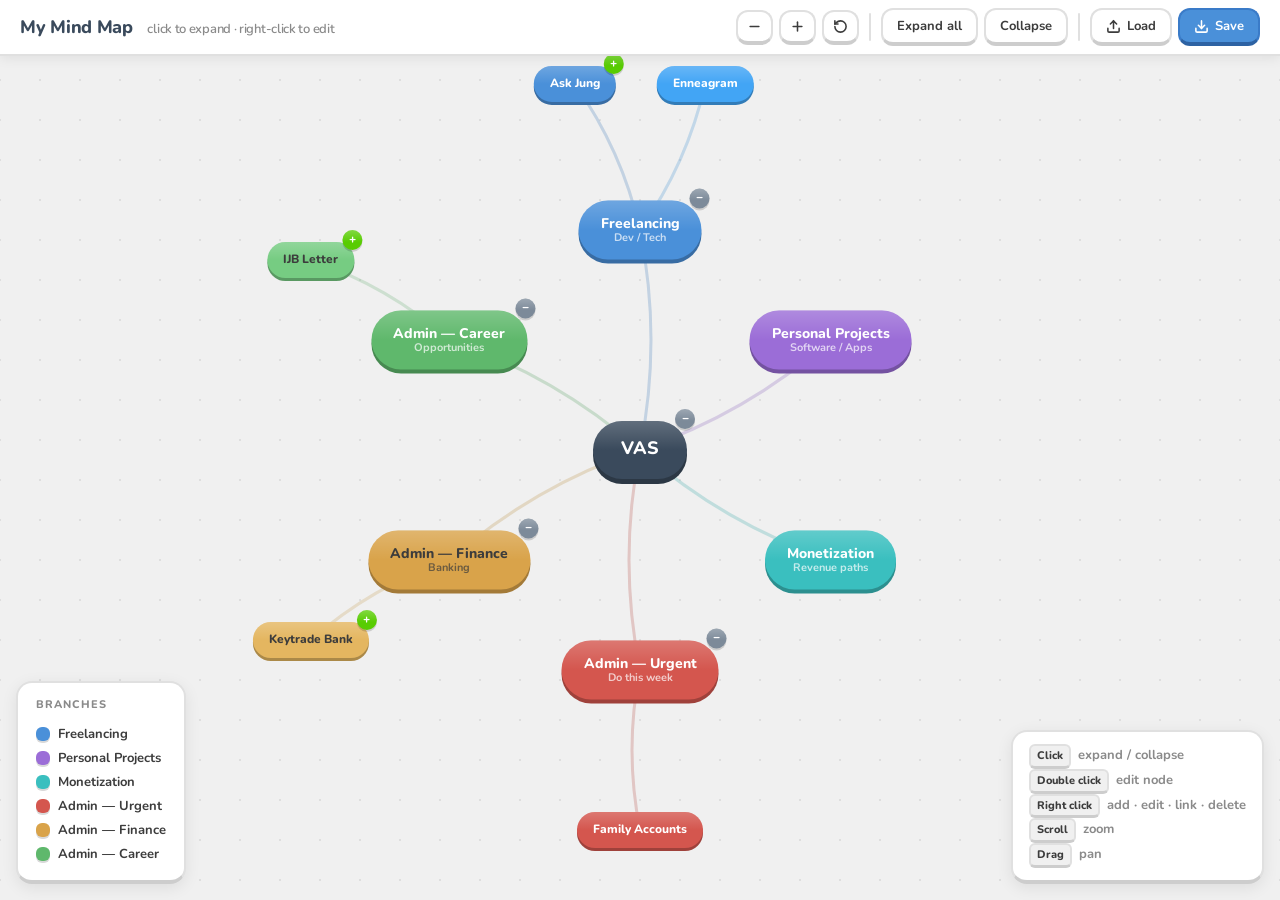
==== index.html @ f47bb448 "Replace content with MindFlower HTML files Co-Authored-By: Claude Opus 4.6 <noreply@anthropic.com>" ====
<!DOCTYPE html>
<html lang="en">
<head>
<meta charset="UTF-8">
<meta name="viewport" content="width=device-width, initial-scale=1.0">
<title>Mind Map — Vas</title>
<link href="https://fonts.googleapis.com/css2?family=Nunito:wght@600;700;800;900&display=swap" rel="stylesheet">
<style>
:root {
  --bg: #f0f0f0;
  --surface: #ffffff;
  --border: #e0e0e0;
  --text: #3c3c3c;
  --text-dim: #8a8a8a;
  --shadow: rgba(0,0,0,0.08);
  --radius: 16px;
}
* { margin:0; padding:0; box-sizing:border-box; }

body {
  background: var(--bg);
  font-family: 'Nunito', system-ui, sans-serif;
  overflow: hidden;
  width: 100vw; height: 100vh;
  color: var(--text);
  -webkit-font-smoothing: antialiased;
}

canvas#mapCanvas {
  position: fixed; inset: 0;
  width: 100%; height: 100%;
  cursor: grab;
}
canvas#mapCanvas:active { cursor: grabbing; }

/* ─── Header ─── */
#header {
  position: fixed; top: 0; left: 0; right: 0;
  height: 56px;
  background: var(--surface);
  border-bottom: 2px solid var(--border);
  display: flex; align-items: center; justify-content: space-between;
  padding: 0 20px;
  z-index: 100;
  box-shadow: 0 2px 12px var(--shadow);
}
#header h1 {
  font-size: 18px; font-weight: 800; color: #3a4a5c;
  letter-spacing: -0.3px;
}
#header h1 span {
  color: var(--text-dim); font-weight: 600; margin-left: 10px; font-size: 13px;
}
.header-actions { display: flex; gap: 6px; align-items: center; }

/* ─── Buttons (Duolingo-style 3D) ─── */
.btn {
  background: #ffffff;
  border: 2px solid var(--border);
  border-bottom: 4px solid #cdcdcd;
  color: var(--text);
  border-radius: 12px;
  padding: 7px 14px;
  font-size: 13px;
  font-family: inherit;
  font-weight: 700;
  cursor: pointer;
  transition: all 0.1s;
  display: flex; align-items: center; gap: 6px;
  white-space: nowrap;
  user-select: none;
}
.btn:hover { background: #f7f7f7; }
.btn:active { border-bottom-width: 2px; transform: translateY(2px); }
.btn svg { width: 15px; height: 15px; }
.btn-icon { padding: 7px 9px; }

.btn-primary {
  background: #4a90d9;
  border-color: #3a7bc8;
  border-bottom-color: #2d62a3;
  color: #fff;
}
.btn-primary:hover { background: #5a9de6; }

.btn-green {
  background: #58cc02;
  border-color: #4caf00;
  border-bottom-color: #3d8c00;
  color: #fff;
}
.btn-green:hover { background: #62d906; }

/* ─── Tooltip ─── */
#tooltip {
  position: fixed;
  background: #ffffff;
  border: 2px solid var(--border);
  border-bottom: 4px solid #cdcdcd;
  border-radius: 14px;
  padding: 10px 14px;
  font-size: 13px;
  max-width: 260px;
  pointer-events: none;
  opacity: 0;
  transition: opacity 0.15s;
  z-index: 200;
  line-height: 1.5;
  color: var(--text-dim);
  box-shadow: 0 4px 16px var(--shadow);
  font-weight: 600;
}
#tooltip .tip-label { color: #3c3c3c; font-weight: 800; margin-bottom: 2px; font-size: 14px; }
#tooltip .tip-link {
  color: #4a90d9; font-weight: 700; font-size: 12px; margin-top: 4px;
  white-space: nowrap; overflow: hidden; text-overflow: ellipsis;
  max-width: 230px; display: block;
}
#tooltip.visible { opacity: 1; }

/* ─── Context Menu ─── */
#ctxMenu {
  position: fixed;
  background: #ffffff;
  border: 2px solid var(--border);
  border-bottom: 4px solid #cdcdcd;
  border-radius: 16px;
  padding: 8px;
  min-width: 190px;
  z-index: 300;
  display: none;
  box-shadow: 0 8px 32px rgba(0,0,0,0.12);
  animation: menuPop 0.15s cubic-bezier(0.34, 1.56, 0.64, 1);
}
@keyframes menuPop { from { opacity:0; transform: scale(0.9); } }
.ctx-item {
  display: flex; align-items: center; gap: 10px;
  padding: 10px 12px;
  border-radius: 12px;
  font-size: 14px;
  font-weight: 700;
  cursor: pointer;
  transition: background 0.1s;
  color: var(--text);
}
.ctx-item:hover { background: #f0f4ff; }
.ctx-item.danger { color: #c44; }
.ctx-item.danger:hover { background: #fff0f0; }
.ctx-sep { height: 2px; background: var(--border); margin: 4px 8px; border-radius: 1px; }
.ctx-icon { width: 20px; text-align: center; font-size: 16px; }

/* ─── Modal ─── */
.modal-overlay {
  position: fixed; inset: 0;
  background: rgba(0,0,0,0.35);
  z-index: 400;
  display: flex; align-items: center; justify-content: center;
  animation: fadeIn 0.15s;
}
@keyframes fadeIn { from { opacity:0; } }
.modal {
  background: #ffffff;
  border: 2px solid var(--border);
  border-bottom: 4px solid #cdcdcd;
  border-radius: 20px;
  padding: 28px;
  width: 400px;
  max-width: 92vw;
  box-shadow: 0 16px 64px rgba(0,0,0,0.15);
  animation: modalPop 0.2s cubic-bezier(0.34, 1.56, 0.64, 1);
}
@keyframes modalPop { from { opacity:0; transform: scale(0.92) translateY(10px); } }
.modal h3 {
  font-size: 20px; font-weight: 800; margin-bottom: 20px;
  color: #3a4a5c;
}
.field { margin-bottom: 14px; }
.field label {
  display: block; font-size: 12px; font-weight: 800; color: var(--text-dim);
  margin-bottom: 6px; text-transform: uppercase; letter-spacing: 0.8px;
}
.field input, .field textarea {
  width: 100%;
  background: #f7f7f7;
  border: 2px solid var(--border);
  border-radius: 12px;
  padding: 10px 14px;
  color: var(--text);
  font-family: inherit;
  font-size: 14px;
  font-weight: 700;
  outline: none;
  transition: border-color 0.15s;
}
.field input:focus, .field textarea:focus { border-color: #4a90d9; background: #fff; }
.field textarea { resize: vertical; min-height: 50px; }
.color-row { display: flex; gap: 7px; flex-wrap: wrap; }
.color-swatch {
  width: 32px; height: 32px;
  border-radius: 10px;
  cursor: pointer;
  border: 3px solid transparent;
  transition: all 0.15s;
  box-shadow: 0 2px 0 rgba(0,0,0,0.15);
}
.color-swatch:hover { transform: scale(1.15); }
.color-swatch.active { border-color: #3c3c3c; box-shadow: 0 2px 0 rgba(0,0,0,0.25); }
.modal-actions { display: flex; gap: 8px; justify-content: flex-end; margin-top: 22px; }
.link-tabs { display: flex; gap: 0; margin-bottom: 8px; }
.link-tab {
  flex: 1; padding: 7px 0; text-align: center;
  font-size: 12px; font-weight: 800; cursor: pointer;
  background: #f0f0f0; color: var(--text-dim);
  border: 2px solid var(--border); border-bottom: 3px solid #cdcdcd;
  transition: all 0.1s; user-select: none;
}
.link-tab:first-child { border-radius: 10px 0 0 10px; }
.link-tab:last-child { border-radius: 0 10px 10px 0; }
.link-tab.active { background: #4a90d9; color: #fff; border-color: #3a7bc8; border-bottom-color: #2d62a3; }
.link-tab:not(.active):hover { background: #e8e8e8; }
.link-pane { display: none; }
.link-pane.active { display: block; }
.link-input-row { display: flex; gap: 6px; align-items: center; }
.link-input-row input { flex: 1; }
.link-input-row .btn { flex-shrink: 0; padding: 10px 12px; }
.path-hint {
  font-size: 11px; color: var(--text-dim); margin-top: 4px;
  font-weight: 600;
}
.link-preview {
  margin-top: 8px; padding: 8px 12px;
  background: #eef4fb; border-radius: 10px;
  font-size: 12px; font-weight: 700; color: #4a90d9;
  display: flex; align-items: center; gap: 8px;
  word-break: break-all;
  border: 2px solid #d6e6f7;
}
.link-preview .link-type-badge {
  background: #4a90d9; color: #fff; font-size: 10px;
  padding: 2px 6px; border-radius: 6px; font-weight: 800;
  flex-shrink: 0; text-transform: uppercase;
}
.link-preview .remove-link {
  margin-left: auto; cursor: pointer; color: #c44;
  font-size: 16px; font-weight: 800; flex-shrink: 0;
  width: 22px; height: 22px; display: flex; align-items: center;
  justify-content: center; border-radius: 6px;
  transition: background 0.1s;
}
.link-preview .remove-link:hover { background: #ffe0e0; }

/* ─── Legend ─── */
#legend {
  position: fixed;
  bottom: 16px; left: 16px;
  background: var(--surface);
  border: 2px solid var(--border);
  border-bottom: 4px solid #cdcdcd;
  border-radius: 16px;
  padding: 14px 18px;
  z-index: 80;
  font-size: 13px;
  font-weight: 700;
  box-shadow: 0 4px 16px var(--shadow);
}
#legend h4 {
  font-size: 11px; color: var(--text-dim); text-transform: uppercase;
  letter-spacing: 1px; margin-bottom: 10px; font-weight: 800;
}
.legend-row { display: flex; align-items: center; gap: 8px; padding: 3px 0; }
.legend-dot {
  width: 14px; height: 14px; border-radius: 6px; flex-shrink: 0;
  box-shadow: 0 2px 0 rgba(0,0,0,0.15);
}

/* ─── Hints ─── */
#hints {
  position: fixed;
  bottom: 16px; right: 16px;
  background: var(--surface);
  border: 2px solid var(--border);
  border-bottom: 4px solid #cdcdcd;
  border-radius: 16px;
  padding: 12px 16px;
  z-index: 80;
  font-size: 13px;
  color: var(--text-dim);
  font-weight: 700;
  line-height: 1.8;
  box-shadow: 0 4px 16px var(--shadow);
}
.hint-key {
  display: inline-block;
  background: #f0f0f0;
  border: 2px solid var(--border);
  border-bottom: 3px solid #cdcdcd;
  border-radius: 6px;
  padding: 0 6px;
  font-size: 11px;
  font-weight: 800;
  color: var(--text);
  margin-right: 3px;
}

/* ─── Toast ─── */
#toast {
  position: fixed;
  bottom: 28px; left: 50%; transform: translateX(-50%) translateY(60px);
  background: #3a4a5c;
  border-radius: 14px;
  padding: 12px 24px;
  font-size: 14px;
  font-weight: 700;
  color: #fff;
  z-index: 500;
  opacity: 0;
  transition: all 0.3s cubic-bezier(0.34, 1.56, 0.64, 1);
  box-shadow: 0 6px 24px rgba(0,0,0,0.2);
  pointer-events: none;
}
#toast.show { opacity: 1; transform: translateX(-50%) translateY(0); }

::-webkit-scrollbar { width: 6px; }
::-webkit-scrollbar-track { background: transparent; }
::-webkit-scrollbar-thumb { background: #ddd; border-radius: 4px; }
</style>
</head>
<body>

<div id="header">
  <h1>My Mind Map <span>click to expand · right-click to edit</span></h1>
  <div class="header-actions">
    <button class="btn btn-icon" onclick="zoomOut()" title="Zoom out"><svg viewBox="0 0 24 24" fill="none" stroke="currentColor" stroke-width="2.5" stroke-linecap="round"><line x1="5" y1="12" x2="19" y2="12"/></svg></button>
    <button class="btn btn-icon" onclick="zoomIn()" title="Zoom in"><svg viewBox="0 0 24 24" fill="none" stroke="currentColor" stroke-width="2.5" stroke-linecap="round"><line x1="12" y1="5" x2="12" y2="19"/><line x1="5" y1="12" x2="19" y2="12"/></svg></button>
    <button class="btn btn-icon" onclick="resetView()" title="Reset view"><svg viewBox="0 0 24 24" fill="none" stroke="currentColor" stroke-width="2.5" stroke-linecap="round"><path d="M3 12a9 9 0 1 0 9-9 9.75 9.75 0 0 0-6.74 2.74L3 8"/><path d="M3 3v5h5"/></svg></button>
    <div style="width:2px;height:28px;background:#e0e0e0;margin:0 4px;border-radius:1px"></div>
    <button class="btn" onclick="expandAll()">Expand all</button>
    <button class="btn" onclick="collapseAll()">Collapse</button>
    <div style="width:2px;height:28px;background:#e0e0e0;margin:0 4px;border-radius:1px"></div>
    <button class="btn" onclick="loadFromFile()"><svg viewBox="0 0 24 24" fill="none" stroke="currentColor" stroke-width="2.5" stroke-linecap="round"><path d="M21 15v4a2 2 0 0 1-2 2H5a2 2 0 0 1-2-2v-4"/><polyline points="17 8 12 3 7 8"/><line x1="12" y1="3" x2="12" y2="15"/></svg> Load</button>
    <button class="btn btn-primary" onclick="saveToFile()"><svg viewBox="0 0 24 24" fill="none" stroke="currentColor" stroke-width="2.5" stroke-linecap="round"><path d="M21 15v4a2 2 0 0 1-2 2H5a2 2 0 0 1-2-2v-4"/><polyline points="7 10 12 15 17 10"/><line x1="12" y1="15" x2="12" y2="3"/></svg> Save</button>
  </div>
</div>

<canvas id="mapCanvas"></canvas>
<div id="tooltip"><div class="tip-label"></div><div class="tip-desc"></div><div class="tip-link"></div></div>
<div id="ctxMenu"></div>

<div id="legend">
  <h4>Branches</h4>
  <div id="legendItems"></div>
</div>

<div id="hints">
  <div><span class="hint-key">Click</span> expand / collapse</div>
  <div><span class="hint-key">Double click</span> edit node</div>
  <div><span class="hint-key">Right click</span> add · edit · link · delete</div>
  <div><span class="hint-key">Scroll</span> zoom</div>
  <div><span class="hint-key">Drag</span> pan</div>
</div>

<div id="toast"></div>
<div id="modalRoot"></div>
<input type="file" id="fileInput" accept=".json" style="display:none">

<script>
// =====================================================================
// PALETTE — Duolingo-inspired with blue/grey/red-brown
// =====================================================================
const BRANCH_COLORS = {
  'freelance':     { fill: '#4a90d9', dark: '#3267a3', text: '#fff' },
  'projects':      { fill: '#9b6dd7', dark: '#7350a8', text: '#fff' },
  'monetize':      { fill: '#3abfbf', dark: '#2a9494', text: '#fff' },
  'admin-urgent':  { fill: '#d4564e', dark: '#a8403a', text: '#fff' },
  'admin-finance': { fill: '#d9a34a', dark: '#a87c33', text: '#fff' },
  'admin-career':  { fill: '#5fb86c', dark: '#468a52', text: '#fff' },
};

const PALETTE = [
  '#4a90d9','#3abfbf','#5fb86c','#d9a34a','#d4564e','#9b6dd7',
  '#e88542','#7c8a99','#c75b8f','#5c6bc0','#8d6e63','#607d8b',
  '#ab47bc','#26a69a','#ef5350','#42a5f5',
];

// =====================================================================
// DATA
// =====================================================================
let tree = {
  "id":"root","label":"VAS","color":"#3a4a5c",
  "tip":"Central hub — everything I'm working on",
  "children":[
    {"id":"freelance","label":"Freelancing","color":"#4a90d9","subtitle":"Dev / Tech","tip":"Starting freelance software dev — build a pipeline of clients and projects.","children":[{"id":"n-1773321969198","label":"Ask Jung","color":"#4a90d9","children":[{"id":"n-1773321969200","label":"Marketing","color":"#4a90d9","children":[{"id":"n-1773321969201","label":"Read Video - Create a skill with Job Yourslef content","color":"#4a90d9"}]}]},{"id":"n-1773321969199","label":"Enneagram","color":"#42a5f5"}]},
    {"id":"projects","label":"Personal Projects","color":"#9b6dd7","subtitle":"Software / Apps","tip":"Side projects — apps, tools, experiments."},
    {"id":"monetize","label":"Monetization","color":"#3abfbf","subtitle":"Revenue paths","tip":"Turn projects into income streams."},
    {"id":"admin-urgent","label":"Admin — Urgent","color":"#d4564e","subtitle":"Do this week","tip":"Time-sensitive admin tasks — handle these first!","children":[{"id":"n-1773321969202","label":"Family Accounts","color":"#d4564e"}]},
    {"id":"admin-finance","label":"Admin — Finance","color":"#d9a34a","subtitle":"Banking","tip":"Financial admin tasks.","children":[{"id":"af-keytrade","label":"Keytrade Bank","color":"#e4b660","tip":"Contact Keytrade to release funds","children":[{"id":"af-k1","label":"Call / Email","color":"#ecc987","tip":"Reach out to the bank"},{"id":"af-k2","label":"Provide Docs","color":"#ecc987","tip":"Any documents they may need"},{"id":"af-k3","label":"Follow Up","color":"#ecc987","tip":"Track until funds are released"}]}]},
    {"id":"admin-career","label":"Admin — Career","color":"#5fb86c","subtitle":"Opportunities","tip":"Career moves and outreach.","children":[{"id":"ac-ijb","label":"IJB Letter","color":"#76cc82","tip":"Write letter suggesting new work role at IJB","children":[{"id":"ac-ij1","label":"Draft Proposal","color":"#96dba0","tip":"Outline the role / collaboration you're proposing"},{"id":"ac-ij2","label":"Review & Polish","color":"#96dba0","tip":"Refine tone and content"},{"id":"ac-ij3","label":"Send","color":"#96dba0","tip":"Deliver to the right person"}]}]}
  ]
};

let expandedSet = new Set(['root']);
let selectedNodeId = null;
let idCounter = Date.now();
function newId() { return 'n-' + (idCounter++); }

// =====================================================================
// CANVAS
// =====================================================================
const cvs = document.getElementById('mapCanvas');
const c = cvs.getContext('2d');
let dpr = window.devicePixelRatio || 1;
let W, H;

function resize() {
  dpr = window.devicePixelRatio || 1;
  W = window.innerWidth; H = window.innerHeight;
  cvs.width = W * dpr; cvs.height = H * dpr;
  cvs.style.width = W + 'px'; cvs.style.height = H + 'px';
  c.setTransform(dpr, 0, 0, dpr, 0, 0);
  draw();
}
window.addEventListener('resize', resize);

let cam = { x: 0, y: 0, k: 1 };
function s2w(sx, sy) { return { x: (sx - cam.x) / cam.k, y: (sy - cam.y) / cam.k }; }

// =====================================================================
// LAYOUT
// =====================================================================
let flatNodes = [], flatLinks = [];

function layoutTree() {
  flatNodes = []; flatLinks = [];
  const cx = W / 2, cy = H / 2;

  function visit(node, parent, angle, dist, depth) {
    const x = parent ? parent.x + Math.cos(angle) * dist : cx;
    const y = parent ? parent.y + Math.sin(angle) * dist : cy;
    const n = {
      id: node.id, label: node.label, subtitle: node.subtitle,
      color: node.color || '#888', tip: node.tip || '',
      link: node.link || '', linkName: node.linkName || '',
      x, y, depth,
      hasChildren: !!(node.children && node.children.length),
      parentId: parent ? parent.id : null,
    };
    flatNodes.push(n);
    if (parent) flatLinks.push({ source: parent.id, target: n.id });

    if (expandedSet.has(node.id) && node.children && node.children.length) {
      const kids = node.children;
      const spread = depth === 0 ? Math.PI * 2 : Math.min(Math.PI * 0.75, kids.length * 0.42);
      const baseAngle = depth === 0 ? -Math.PI / 2 : angle;
      const startA = depth === 0 ? -Math.PI / 2 : baseAngle - spread / 2;
      const step = kids.length > 1 ? (depth === 0 ? (Math.PI * 2) / kids.length : spread / (kids.length - 1)) : 0;
      const nextDist = depth === 0 ? 220 : (depth === 1 ? 160 : 120);
      kids.forEach((ch, i) => {
        const a = kids.length === 1 ? baseAngle : startA + step * i;
        visit(ch, n, a, nextDist, depth + 1);
      });
    }
  }
  visit(tree, null, 0, 0, 0);
}

function getNode(id) { return flatNodes.find(n => n.id === id); }

// =====================================================================
// MEASURE TEXT — compute pill size from label
// =====================================================================
function measureNode(n) {
  const isRoot = n.id === 'root';
  const fontSize = isRoot ? 18 : (n.depth === 1 ? 14 : (n.depth === 2 ? 12 : 11));
  c.font = `800 ${fontSize}px Nunito, system-ui, sans-serif`;
  const labelW = c.measureText(n.label).width;

  let totalH = fontSize + 8;
  let maxW = labelW;
  if (n.subtitle) {
    const subSize = Math.max(9, fontSize - 3);
    c.font = `700 ${subSize}px Nunito, system-ui, sans-serif`;
    const subW = c.measureText(n.subtitle).width;
    maxW = Math.max(maxW, subW);
    totalH += subSize + 2;
  }

  const padX = isRoot ? 28 : (n.depth === 1 ? 22 : 16);
  const padY = isRoot ? 16 : (n.depth === 1 ? 12 : 8);
  const w = maxW + padX * 2;
  const h = totalH + padY * 2;
  const r = h / 2; // pill radius
  return { w, h, r, fontSize, padX, padY };
}

// =====================================================================
// DRAW
// =====================================================================
function hexToRgb(hex) {
  hex = hex.replace('#','');
  if (hex.length===3) hex = hex[0]+hex[0]+hex[1]+hex[1]+hex[2]+hex[2];
  return { r:parseInt(hex.slice(0,2),16), g:parseInt(hex.slice(2,4),16), b:parseInt(hex.slice(4,6),16) };
}

function darkenHex(hex, amt) {
  const rgb = hexToRgb(hex);
  const f = 1 - amt;
  const r2 = Math.round(rgb.r * f), g2 = Math.round(rgb.g * f), b2 = Math.round(rgb.b * f);
  return `rgb(${r2},${g2},${b2})`;
}

let hoveredNodeId = null;

function draw() {
  layoutTree();
  c.clearRect(0, 0, W, H);

  // Background
  c.fillStyle = '#f0f0f0';
  c.fillRect(0, 0, W, H);

  // Subtle dot grid
  c.save();
  c.translate(cam.x, cam.y);
  c.scale(cam.k, cam.k);

  const gridSize = 40;
  const sx = Math.floor(-cam.x / cam.k / gridSize) * gridSize - gridSize;
  const sy = Math.floor(-cam.y / cam.k / gridSize) * gridSize - gridSize;
  const ex = sx + W / cam.k + gridSize * 2;
  const ey = sy + H / cam.k + gridSize * 2;
  c.fillStyle = '#d8d8d8';
  for (let gx = sx; gx < ex; gx += gridSize) {
    for (let gy = sy; gy < ey; gy += gridSize) {
      c.beginPath();
      c.arc(gx, gy, 1, 0, Math.PI * 2);
      c.fill();
    }
  }

  // Measure all nodes first
  const measurements = {};
  flatNodes.forEach(n => { measurements[n.id] = measureNode(n); });

  // Links — thick rounded
  flatLinks.forEach(l => {
    const s = getNode(l.source), t = getNode(l.target);
    if (!s || !t) return;
    const dx = t.x - s.x, dy = t.y - s.y;
    const mx = (s.x + t.x) / 2, my = (s.y + t.y) / 2;
    const cx2 = mx - dy * 0.1, cy2 = my + dx * 0.1;

    c.beginPath();
    c.moveTo(s.x, s.y);
    c.quadraticCurveTo(cx2, cy2, t.x, t.y);
    c.strokeStyle = darkenHex(t.color, 0.15);
    c.lineWidth = 3;
    c.lineCap = 'round';
    c.globalAlpha = 0.25;
    c.stroke();
    c.globalAlpha = 1;
  });

  // Nodes — Duolingo-style 3D pills
  flatNodes.forEach(n => {
    const m = measurements[n.id];
    const isRoot = n.id === 'root';
    const isHov = hoveredNodeId === n.id;
    const x = n.x, y = n.y;
    const hw = m.w / 2, hh = m.h / 2;
    const pillR = Math.min(hw, hh);

    // Bottom border (3D effect)
    const bottomOff = isRoot ? 5 : (n.depth === 1 ? 4 : 3);
    c.beginPath();
    roundedRect(c, x - hw, y - hh + bottomOff, m.w, m.h, pillR);
    c.fillStyle = darkenHex(n.color, 0.25);
    c.fill();

    // Main pill
    c.beginPath();
    roundedRect(c, x - hw, y - hh, m.w, m.h, pillR);
    c.fillStyle = n.color;
    c.fill();

    // Top highlight
    c.save();
    c.beginPath();
    roundedRect(c, x - hw, y - hh, m.w, m.h, pillR);
    c.clip();
    const hlGrad = c.createLinearGradient(x, y - hh, x, y + hh);
    hlGrad.addColorStop(0, 'rgba(255,255,255,0.20)');
    hlGrad.addColorStop(0.5, 'rgba(255,255,255,0)');
    c.fillStyle = hlGrad;
    c.fillRect(x - hw, y - hh, m.w, m.h);
    c.restore();

    // Hover ring
    if (isHov) {
      c.beginPath();
      roundedRect(c, x - hw - 4, y - hh - 4, m.w + 8, m.h + 8, pillR + 4);
      c.strokeStyle = n.color;
      c.lineWidth = 3;
      c.globalAlpha = 0.35;
      c.stroke();
      c.globalAlpha = 1;
    }

    // Label
    const textColor = isLightColor(n.color) ? '#3c3c3c' : '#ffffff';
    c.textAlign = 'center';
    c.textBaseline = 'middle';

    if (n.subtitle) {
      // Label
      c.font = `800 ${m.fontSize}px Nunito, system-ui, sans-serif`;
      c.fillStyle = textColor;
      c.fillText(n.label, x, y - (m.fontSize * 0.15) - 3);
      // Subtitle
      const subSize = Math.max(9, m.fontSize - 3);
      c.font = `700 ${subSize}px Nunito, system-ui, sans-serif`;
      c.fillStyle = textColor;
      c.globalAlpha = 0.7;
      c.fillText(n.subtitle, x, y + m.fontSize * 0.55 + 1);
      c.globalAlpha = 1;
    } else {
      c.font = `800 ${m.fontSize}px Nunito, system-ui, sans-serif`;
      c.fillStyle = textColor;
      c.fillText(n.label, x, y);
    }

    // Expand/collapse badge
    if (n.hasChildren) {
      const isExp = expandedSet.has(n.id);
      const bx = x + hw - 2;
      const by = y - hh - 2;
      const br = 10;

      // Badge shadow
      c.beginPath();
      c.arc(bx, by + 2, br, 0, Math.PI * 2);
      c.fillStyle = 'rgba(0,0,0,0.15)';
      c.fill();

      // Badge
      c.beginPath();
      c.arc(bx, by, br, 0, Math.PI * 2);
      c.fillStyle = isExp ? '#7c8a99' : '#58cc02';
      c.fill();

      // Badge top highlight
      c.beginPath();
      c.arc(bx, by, br, 0, Math.PI * 2);
      const bGrad = c.createLinearGradient(bx, by - br, bx, by + br);
      bGrad.addColorStop(0, 'rgba(255,255,255,0.25)');
      bGrad.addColorStop(0.6, 'rgba(255,255,255,0)');
      c.fillStyle = bGrad;
      c.fill();

      // +/− icon
      c.font = '800 12px Nunito, system-ui, sans-serif';
      c.fillStyle = '#fff';
      c.textAlign = 'center';
      c.textBaseline = 'middle';
      c.fillText(isExp ? '−' : '+', bx, by);
    }

    // Link badge (bottom-right)
    if (n.link) {
      const lx = x + hw - 4;
      const ly = y + hh + 2;
      const lr = 9;

      // Badge shadow
      c.beginPath();
      c.arc(lx, ly + 2, lr, 0, Math.PI * 2);
      c.fillStyle = 'rgba(0,0,0,0.12)';
      c.fill();

      // Badge body
      c.beginPath();
      c.arc(lx, ly, lr, 0, Math.PI * 2);
      c.fillStyle = '#4a90d9';
      c.fill();

      // Highlight
      const lGrad = c.createLinearGradient(lx, ly - lr, lx, ly + lr);
      lGrad.addColorStop(0, 'rgba(255,255,255,0.25)');
      lGrad.addColorStop(0.6, 'rgba(255,255,255,0)');
      c.beginPath();
      c.arc(lx, ly, lr, 0, Math.PI * 2);
      c.fillStyle = lGrad;
      c.fill();

      // Chain-link icon (drawn as two interlocking arcs)
      c.strokeStyle = '#fff';
      c.lineWidth = 1.6;
      c.lineCap = 'round';
      // Left arc
      c.beginPath();
      c.arc(lx - 2, ly, 3.5, -0.8, 0.8);
      c.stroke();
      // Right arc
      c.beginPath();
      c.arc(lx + 2, ly, 3.5, Math.PI - 0.8, Math.PI + 0.8);
      c.stroke();
    }
  });

  c.restore();
  updateLegend();
}

function roundedRect(ctx, x, y, w, h, r) {
  r = Math.min(r, w / 2, h / 2);
  ctx.moveTo(x + r, y);
  ctx.lineTo(x + w - r, y);
  ctx.arcTo(x + w, y, x + w, y + r, r);
  ctx.lineTo(x + w, y + h - r);
  ctx.arcTo(x + w, y + h, x + w - r, y + h, r);
  ctx.lineTo(x + r, y + h);
  ctx.arcTo(x, y + h, x, y + h - r, r);
  ctx.lineTo(x, y + r);
  ctx.arcTo(x, y, x + r, y, r);
  ctx.closePath();
}

function isLightColor(hex) {
  const rgb = hexToRgb(hex);
  return (rgb.r * 0.299 + rgb.g * 0.587 + rgb.b * 0.114) > 160;
}

// =====================================================================
// LEGEND
// =====================================================================
function updateLegend() {
  const el = document.getElementById('legendItems');
  if (!tree.children) { el.innerHTML = ''; return; }
  el.innerHTML = tree.children.map(ch =>
    `<div class="legend-row"><div class="legend-dot" style="background:${ch.color}"></div>${ch.label}</div>`
  ).join('');
}

// =====================================================================
// HIT TEST — pill-based
// =====================================================================
function hitTest(sx, sy) {
  const w = s2w(sx, sy);
  for (let i = flatNodes.length - 1; i >= 0; i--) {
    const n = flatNodes[i];
    const m = measureNode(n);
    const hw = m.w / 2, hh = m.h / 2;
    if (w.x >= n.x - hw - 6 && w.x <= n.x + hw + 6 && w.y >= n.y - hh - 6 && w.y <= n.y + hh + 6) return n;
  }
  return null;
}

// =====================================================================
// INTERACTION
// =====================================================================
let isPanning = false, panStart = { x: 0, y: 0 }, didDrag = false;

cvs.addEventListener('mousedown', e => {
  if (e.button === 0) {
    isPanning = true; didDrag = false;
    panStart = { x: e.clientX - cam.x, y: e.clientY - cam.y };
  }
  hideCtxMenu();
});
cvs.addEventListener('dblclick', e => {
  const hit = hitTest(e.clientX, e.clientY);
  if (hit) {
    e.preventDefault();
    openEditModal(hit.id);
  }
});
window.addEventListener('mousemove', e => {
  const hit = hitTest(e.clientX, e.clientY);
  if (hit && (hit.tip || hit.link)) {
    hoveredNodeId = hit.id;
    const tt = document.getElementById('tooltip');
    tt.querySelector('.tip-label').textContent = hit.label;
    tt.querySelector('.tip-desc').textContent = hit.tip || '';
    const linkEl = tt.querySelector('.tip-link');
    if (hit.link) {
      const displayLink = hit.linkName || hit.link;
      linkEl.textContent = '\u{1F517} ' + (displayLink.length > 45 ? displayLink.slice(0, 42) + '...' : displayLink);
      linkEl.style.display = 'block';
    } else {
      linkEl.style.display = 'none';
    }
    tt.style.left = (e.clientX + 16) + 'px';
    tt.style.top = (e.clientY + 16) + 'px';
    tt.classList.add('visible');
  } else {
    hoveredNodeId = null;
    document.getElementById('tooltip').classList.remove('visible');
  }
  if (isPanning) {
    const dx = e.clientX - panStart.x - cam.x;
    const dy = e.clientY - panStart.y - cam.y;
    if (Math.abs(dx) > 3 || Math.abs(dy) > 3) didDrag = true;
    cam.x = e.clientX - panStart.x;
    cam.y = e.clientY - panStart.y;
  }
  cvs.style.cursor = hit ? 'pointer' : (isPanning ? 'grabbing' : 'grab');
  draw();
});
window.addEventListener('mouseup', e => {
  if (e.button === 0 && !didDrag) {
    const hit = hitTest(e.clientX, e.clientY);
    if (hit && hit.id !== 'root') {
      if (expandedSet.has(hit.id)) collapseRec(hit.id);
      else expandedSet.add(hit.id);
      draw();
    }
  }
  isPanning = false;
});

cvs.addEventListener('wheel', e => {
  e.preventDefault();
  const delta = e.deltaY > 0 ? 0.9 : 1.1;
  const newK = Math.min(3, Math.max(0.2, cam.k * delta));
  cam.x = e.clientX - (e.clientX - cam.x) * (newK / cam.k);
  cam.y = e.clientY - (e.clientY - cam.y) * (newK / cam.k);
  cam.k = newK;
  draw();
}, { passive: false });

cvs.addEventListener('contextmenu', e => {
  e.preventDefault();
  const hit = hitTest(e.clientX, e.clientY);
  if (!hit) { hideCtxMenu(); return; }
  selectedNodeId = hit.id;
  showCtxMenu(e.clientX, e.clientY, hit);
});

// =====================================================================
// CONTEXT MENU
// =====================================================================
function showCtxMenu(x, y, node) {
  const menu = document.getElementById('ctxMenu');
  const isRoot = node.id === 'root';
  const treeNode = findInTree(tree, node.id);
  const hasLink = treeNode && treeNode.link;
  let html = '';
  if (hasLink) {
    const linkDisplay = treeNode.linkName || treeNode.link;
    const short = linkDisplay.length > 30 ? linkDisplay.slice(0, 27) + '...' : linkDisplay;
    html += `<div class="ctx-item" onclick="openNodeLink('${node.id}')" style="color:#4a90d9"><span class="ctx-icon">\u{1F517}</span> Open link</div>`;
    html += `<div class="ctx-sep"></div>`;
  }
  html += `<div class="ctx-item" onclick="openEditModal('${node.id}')"><span class="ctx-icon">&#9998;</span> Edit</div>`;
  html += `<div class="ctx-item" onclick="openAddModal('${node.id}')"><span class="ctx-icon">&#43;</span> Add child</div>`;
  if (!isRoot) {
    html += `<div class="ctx-sep"></div>`;
    html += `<div class="ctx-item danger" onclick="deleteNode('${node.id}')"><span class="ctx-icon">&#10005;</span> Delete</div>`;
  }
  menu.innerHTML = html;
  menu.style.display = 'block';
  const mw = menu.offsetWidth, mh = menu.offsetHeight;
  menu.style.left = Math.min(x, W - mw - 8) + 'px';
  menu.style.top = Math.min(y, H - mh - 8) + 'px';
}
function hideCtxMenu() { document.getElementById('ctxMenu').style.display = 'none'; }
document.addEventListener('click', hideCtxMenu);

// =====================================================================
// TREE OPERATIONS
// =====================================================================
function findInTree(node, id) {
  if (node.id === id) return node;
  if (node.children) { for (const ch of node.children) { const r = findInTree(ch, id); if (r) return r; } }
  return null;
}
function findParent(node, id) {
  if (node.children) { for (const ch of node.children) { if (ch.id === id) return node; const r = findParent(ch, id); if (r) return r; } }
  return null;
}

function openNodeLink(id) {
  hideCtxMenu();
  const node = findInTree(tree, id);
  if (node && node.link) {
    let url = node.link;
    // If it looks like a local path, convert to file:// URL
    if (url.startsWith('/') || url.match(/^[A-Z]:\\/i)) {
      url = 'file://' + url;
    }
    window.open(url, '_blank');
  }
}

function deleteNode(id) {
  hideCtxMenu();
  if (id === 'root') return;
  const parent = findParent(tree, id);
  if (parent && parent.children) {
    parent.children = parent.children.filter(ch => ch.id !== id);
    expandedSet.delete(id);
    toast('Deleted!');
    draw();
  }
}
function addChildNode(pid, label, color, tip, subtitle, link, linkName) {
  const parent = findInTree(tree, pid);
  if (!parent) return;
  if (!parent.children) parent.children = [];
  const child = { id: newId(), label, color: color || parent.color, tip: tip || '', subtitle: subtitle || '' };
  if (link) { child.link = link; if (linkName) child.linkName = linkName; }
  parent.children.push(child);
  expandedSet.add(pid);
  toast('Added!');
  draw();
}
function updateNode(id, label, color, tip, subtitle, link, linkName) {
  const node = findInTree(tree, id);
  if (!node) return;
  node.label = label; node.color = color; node.tip = tip;
  if (subtitle !== undefined) node.subtitle = subtitle;
  if (link !== undefined) {
    if (link) { node.link = link; node.linkName = linkName || ''; }
    else { delete node.link; delete node.linkName; }
  }
  toast('Updated!');
  draw();
}

// =====================================================================
// MODALS
// =====================================================================
function openModal(html) {
  document.getElementById('modalRoot').innerHTML = `<div class="modal-overlay" onclick="if(event.target===this)closeModal()"><div class="modal">${html}</div></div>`;
  setTimeout(() => { const inp = document.querySelector('.modal input'); if (inp) inp.focus(); }, 50);
}
function closeModal() { document.getElementById('modalRoot').innerHTML = ''; }

let _modalColor = '#4a90d9';
function colorSwatches(sel) {
  return `<div class="color-row">${PALETTE.map(clr =>
    `<div class="color-swatch ${clr===sel?'active':''}" style="background:${clr}" data-c="${clr}" onclick="pickColor(this,'${clr}')"></div>`
  ).join('')}</div>`;
}
function pickColor(el, clr) {
  _modalColor = clr;
  document.querySelectorAll('.color-swatch').forEach(s => s.classList.remove('active'));
  el.classList.add('active');
}

function linkFieldHtml(linkVal, linkNameVal) {
  const hasLink = !!linkVal;
  const isUrl = linkVal && (linkVal.startsWith('http') || linkVal.startsWith('//'));
  return `
    <div class="link-tabs">
      <div class="link-tab active" onclick="switchLinkTab('url',this)">URL / Web Link</div>
      <div class="link-tab" onclick="switchLinkTab('local',this)">Local Path</div>
    </div>
    <div class="link-pane active" id="link-url-pane">
      <input id="m-link-url" value="${esc(isUrl ? linkVal : '')}" placeholder="https://drive.google.com/... or any URL">
    </div>
    <div class="link-pane" id="link-local-pane">
      <input id="m-link-local" value="${esc(!isUrl && linkVal ? linkVal : '')}" placeholder="/Users/vpe/Dev/my-project">
      <div class="path-hint">Paste the full path from Finder (right-click &rarr; Get Info &rarr; Where)</div>
    </div>
    <input id="m-linkname" value="${esc(linkNameVal || '')}" placeholder="Display name (optional)" style="margin-top:8px">
    ${hasLink ? `<div class="link-preview" id="linkPreview"><span class="link-type-badge">${isUrl ? 'URL' : 'LOCAL'}</span>${esc(linkNameVal || linkVal).slice(0,60)}<span class="remove-link" onclick="clearLinkField()">&times;</span></div>` : ''}
  `;
}

function switchLinkTab(tab, el) {
  document.querySelectorAll('.link-tab').forEach(t => t.classList.remove('active'));
  document.querySelectorAll('.link-pane').forEach(p => p.classList.remove('active'));
  el.classList.add('active');
  document.getElementById('link-' + tab + '-pane').classList.add('active');
  // Focus the visible input
  setTimeout(() => {
    const inp = document.querySelector('.link-pane.active input');
    if (inp) inp.focus();
  }, 50);
}

function getModalLink() {
  const urlVal = document.getElementById('m-link-url').value.trim();
  const localVal = document.getElementById('m-link-local').value.trim();
  // Return whichever has content; prefer the active tab
  const urlPane = document.getElementById('link-url-pane');
  if (urlPane.classList.contains('active')) {
    return urlVal || localVal;
  }
  return localVal || urlVal;
}

function openAddModal(pid) {
  hideCtxMenu();
  const parent = findInTree(tree, pid);
  _modalColor = parent ? parent.color : '#4a90d9';
  openModal(`
    <h3>Add child node</h3>
    <div class="field"><label>Label</label><input id="m-label" placeholder="Node name"></div>
    <div class="field"><label>Description</label><textarea id="m-tip" placeholder="Optional note" rows="2"></textarea></div>
    <div class="field"><label>Link (optional)</label>${linkFieldHtml('', '')}</div>
    <div class="field"><label>Color</label>${colorSwatches(_modalColor)}</div>
    <div class="modal-actions">
      <button class="btn" onclick="closeModal()">Cancel</button>
      <button class="btn btn-green" onclick="doAdd('${pid}')">Add</button>
    </div>
  `);
}
function doAdd(pid) {
  const label = document.getElementById('m-label').value.trim();
  if (!label) { document.getElementById('m-label').style.borderColor='#d4564e'; return; }
  const link = getModalLink();
  const linkName = document.getElementById('m-linkname').value.trim();
  addChildNode(pid, label, _modalColor, document.getElementById('m-tip').value.trim(), '', link, linkName);
  closeModal();
}

function openEditModal(id) {
  hideCtxMenu();
  const node = findInTree(tree, id);
  if (!node) return;
  _modalColor = node.color;
  const linkVal = node.link || '';
  const linkNameVal = node.linkName || '';
  openModal(`
    <h3>Edit node</h3>
    <div class="field"><label>Label</label><input id="m-label" value="${esc(node.label)}"></div>
    <div class="field"><label>Subtitle</label><input id="m-sub" value="${esc(node.subtitle||'')}" placeholder="Optional"></div>
    <div class="field"><label>Description</label><textarea id="m-tip" rows="2">${esc(node.tip||'')}</textarea></div>
    <div class="field"><label>Link (optional)</label>${linkFieldHtml(linkVal, linkNameVal)}</div>
    <div class="field"><label>Color</label>${colorSwatches(_modalColor)}</div>
    <div class="modal-actions">
      <button class="btn" onclick="closeModal()">Cancel</button>
      <button class="btn btn-primary" onclick="doEdit('${id}')">Save</button>
    </div>
  `);
  // Auto-switch to local tab if existing link is a local path
  if (linkVal && !linkVal.startsWith('http') && !linkVal.startsWith('//')) {
    setTimeout(() => {
      const localTab = document.querySelectorAll('.link-tab')[1];
      if (localTab) switchLinkTab('local', localTab);
    }, 60);
  }
}
function doEdit(id) {
  const label = document.getElementById('m-label').value.trim();
  if (!label) { document.getElementById('m-label').style.borderColor='#d4564e'; return; }
  const link = getModalLink();
  const linkName = document.getElementById('m-linkname').value.trim();
  updateNode(id, label, _modalColor, document.getElementById('m-tip').value.trim(), document.getElementById('m-sub').value.trim(), link, linkName);
  closeModal();
}
function clearLinkField() {
  document.getElementById('m-link-url').value = '';
  document.getElementById('m-link-local').value = '';
  document.getElementById('m-linkname').value = '';
  const preview = document.getElementById('linkPreview');
  if (preview) preview.remove();
}
function esc(s) { return s.replace(/&/g,'&amp;').replace(/"/g,'&quot;').replace(/</g,'&lt;').replace(/>/g,'&gt;'); }

// =====================================================================
// SAVE / LOAD
// =====================================================================
function cleanTree(node) {
  const o = { id: node.id, label: node.label, color: node.color };
  if (node.subtitle) o.subtitle = node.subtitle;
  if (node.tip) o.tip = node.tip;
  if (node.link) o.link = node.link;
  if (node.linkName) o.linkName = node.linkName;
  if (node.children && node.children.length) o.children = node.children.map(cleanTree);
  return o;
}
function saveToFile() {
  const now = new Date();
  const datePart = now.toISOString().slice(0,10); // YYYY-MM-DD
  const blob = new Blob([JSON.stringify(cleanTree(tree), null, 2)], { type: 'application/json' });
  const a = document.createElement('a'); a.href = URL.createObjectURL(blob);
  a.download = `mindmap-${datePart}.json`; a.click(); URL.revokeObjectURL(a.href);
  toast(`Saved mindmap-${datePart}.json`);
}
function loadFromFile() { document.getElementById('fileInput').click(); }
document.getElementById('fileInput').addEventListener('change', e => {
  const file = e.target.files[0]; if (!file) return;
  const reader = new FileReader();
  reader.onload = ev => {
    try {
      const data = JSON.parse(ev.target.result);
      if (!data.id || !data.label) throw new Error('Invalid');
      tree = data;
      expandedSet = new Set(['root']);
      if (tree.children) tree.children.forEach(ch => expandedSet.add(ch.id));
      resetView(); toast('Loaded ' + file.name);
    } catch (err) { toast('Error: ' + err.message); }
  };
  reader.readAsText(file); e.target.value = '';
});

// =====================================================================
// UTILS
// =====================================================================
function collapseRec(id) {
  expandedSet.delete(id);
  const node = findInTree(tree, id);
  if (node && node.children) node.children.forEach(ch => collapseRec(ch.id));
}
function expandAll() { function v(n) { expandedSet.add(n.id); if (n.children) n.children.forEach(v); } v(tree); draw(); }
function collapseAll() { expandedSet = new Set(['root']); draw(); }
function zoomIn() { cam.k = Math.min(3, cam.k * 1.25); draw(); }
function zoomOut() { cam.k = Math.max(0.2, cam.k * 0.8); draw(); }
function resetView() { cam = { x: 0, y: 0, k: 1 }; draw(); }

function toast(msg) {
  const t = document.getElementById('toast');
  t.textContent = msg; t.classList.add('show');
  clearTimeout(t._timer);
  t._timer = setTimeout(() => t.classList.remove('show'), 1800);
}

document.addEventListener('keydown', e => {
  if (e.key === 'Escape') { closeModal(); hideCtxMenu(); }
  if (e.key === 'Enter' && document.querySelector('.modal')) {
    const btn = document.querySelector('.modal .btn-primary, .modal .btn-green');
    if (btn) btn.click();
  }
});

// =====================================================================
// INIT
// =====================================================================
resize();
setTimeout(() => { tree.children.forEach(ch => expandedSet.add(ch.id)); draw(); }, 200);
</script>
</body>
</html>
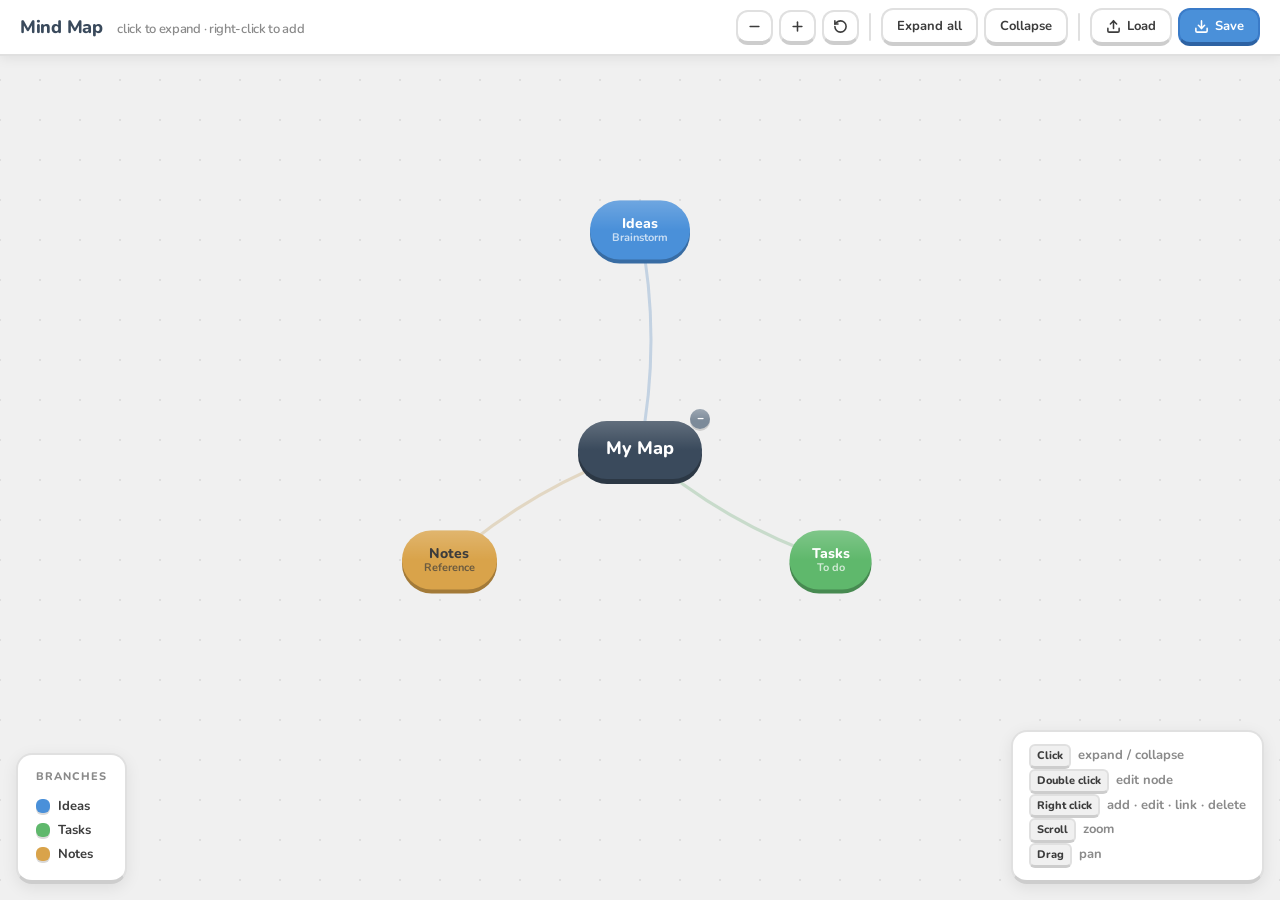
==== commit 408bcbbc: "Add minimal starter template, README, and Netlify config Replace personal data with a generic 3-bran" ====
--- a/index.html
+++ b/index.html
@@ -3,7 +3,7 @@
 <head>
 <meta charset="UTF-8">
 <meta name="viewport" content="width=device-width, initial-scale=1.0">
-<title>Mind Map — Vas</title>
+<title>Mind Map</title>
 <link href="https://fonts.googleapis.com/css2?family=Nunito:wght@600;700;800;900&display=swap" rel="stylesheet">
 <style>
 :root {
@@ -328,7 +328,7 @@
 <body>
 
 <div id="header">
-  <h1>My Mind Map <span>click to expand · right-click to edit</span></h1>
+  <h1>Mind Map <span>click to expand · right-click to add</span></h1>
   <div class="header-actions">
     <button class="btn btn-icon" onclick="zoomOut()" title="Zoom out"><svg viewBox="0 0 24 24" fill="none" stroke="currentColor" stroke-width="2.5" stroke-linecap="round"><line x1="5" y1="12" x2="19" y2="12"/></svg></button>
     <button class="btn btn-icon" onclick="zoomIn()" title="Zoom in"><svg viewBox="0 0 24 24" fill="none" stroke="currentColor" stroke-width="2.5" stroke-linecap="round"><line x1="12" y1="5" x2="12" y2="19"/><line x1="5" y1="12" x2="19" y2="12"/></svg></button>
@@ -368,12 +368,9 @@
 // PALETTE — Duolingo-inspired with blue/grey/red-brown
 // =====================================================================
 const BRANCH_COLORS = {
-  'freelance':     { fill: '#4a90d9', dark: '#3267a3', text: '#fff' },
-  'projects':      { fill: '#9b6dd7', dark: '#7350a8', text: '#fff' },
-  'monetize':      { fill: '#3abfbf', dark: '#2a9494', text: '#fff' },
-  'admin-urgent':  { fill: '#d4564e', dark: '#a8403a', text: '#fff' },
-  'admin-finance': { fill: '#d9a34a', dark: '#a87c33', text: '#fff' },
-  'admin-career':  { fill: '#5fb86c', dark: '#468a52', text: '#fff' },
+  'ideas':    { fill: '#4a90d9', dark: '#3267a3', text: '#fff' },
+  'tasks':    { fill: '#5fb86c', dark: '#468a52', text: '#fff' },
+  'notes':    { fill: '#d9a34a', dark: '#a87c33', text: '#fff' },
 };
 
 const PALETTE = [
@@ -386,15 +383,12 @@
 // DATA
 // =====================================================================
 let tree = {
-  "id":"root","label":"VAS","color":"#3a4a5c",
-  "tip":"Central hub — everything I'm working on",
+  "id":"root","label":"My Map","color":"#3a4a5c",
+  "tip":"Your central hub — right-click to edit",
   "children":[
-    {"id":"freelance","label":"Freelancing","color":"#4a90d9","subtitle":"Dev / Tech","tip":"Starting freelance software dev — build a pipeline of clients and projects.","children":[{"id":"n-1773321969198","label":"Ask Jung","color":"#4a90d9","children":[{"id":"n-1773321969200","label":"Marketing","color":"#4a90d9","children":[{"id":"n-1773321969201","label":"Read Video - Create a skill with Job Yourslef content","color":"#4a90d9"}]}]},{"id":"n-1773321969199","label":"Enneagram","color":"#42a5f5"}]},
-    {"id":"projects","label":"Personal Projects","color":"#9b6dd7","subtitle":"Software / Apps","tip":"Side projects — apps, tools, experiments."},
-    {"id":"monetize","label":"Monetization","color":"#3abfbf","subtitle":"Revenue paths","tip":"Turn projects into income streams."},
-    {"id":"admin-urgent","label":"Admin — Urgent","color":"#d4564e","subtitle":"Do this week","tip":"Time-sensitive admin tasks — handle these first!","children":[{"id":"n-1773321969202","label":"Family Accounts","color":"#d4564e"}]},
-    {"id":"admin-finance","label":"Admin — Finance","color":"#d9a34a","subtitle":"Banking","tip":"Financial admin tasks.","children":[{"id":"af-keytrade","label":"Keytrade Bank","color":"#e4b660","tip":"Contact Keytrade to release funds","children":[{"id":"af-k1","label":"Call / Email","color":"#ecc987","tip":"Reach out to the bank"},{"id":"af-k2","label":"Provide Docs","color":"#ecc987","tip":"Any documents they may need"},{"id":"af-k3","label":"Follow Up","color":"#ecc987","tip":"Track until funds are released"}]}]},
-    {"id":"admin-career","label":"Admin — Career","color":"#5fb86c","subtitle":"Opportunities","tip":"Career moves and outreach.","children":[{"id":"ac-ijb","label":"IJB Letter","color":"#76cc82","tip":"Write letter suggesting new work role at IJB","children":[{"id":"ac-ij1","label":"Draft Proposal","color":"#96dba0","tip":"Outline the role / collaboration you're proposing"},{"id":"ac-ij2","label":"Review & Polish","color":"#96dba0","tip":"Refine tone and content"},{"id":"ac-ij3","label":"Send","color":"#96dba0","tip":"Deliver to the right person"}]}]}
+    {"id":"ideas","label":"Ideas","color":"#4a90d9","subtitle":"Brainstorm","tip":"Capture your ideas here."},
+    {"id":"tasks","label":"Tasks","color":"#5fb86c","subtitle":"To do","tip":"Things to get done."},
+    {"id":"notes","label":"Notes","color":"#d9a34a","subtitle":"Reference","tip":"Useful notes and links."}
   ]
 };
 
@@ -1034,7 +1028,7 @@
       <button class="btn btn-primary" onclick="doEdit('${id}')">Save</button>
     </div>
   `);
-  // Auto-switch to local tab if existing link is a local path
+  // Auto-switch to local tab if existing link is a path
   if (linkVal && !linkVal.startsWith('http') && !linkVal.startsWith('//')) {
     setTimeout(() => {
       const localTab = document.querySelectorAll('.link-tab')[1];
